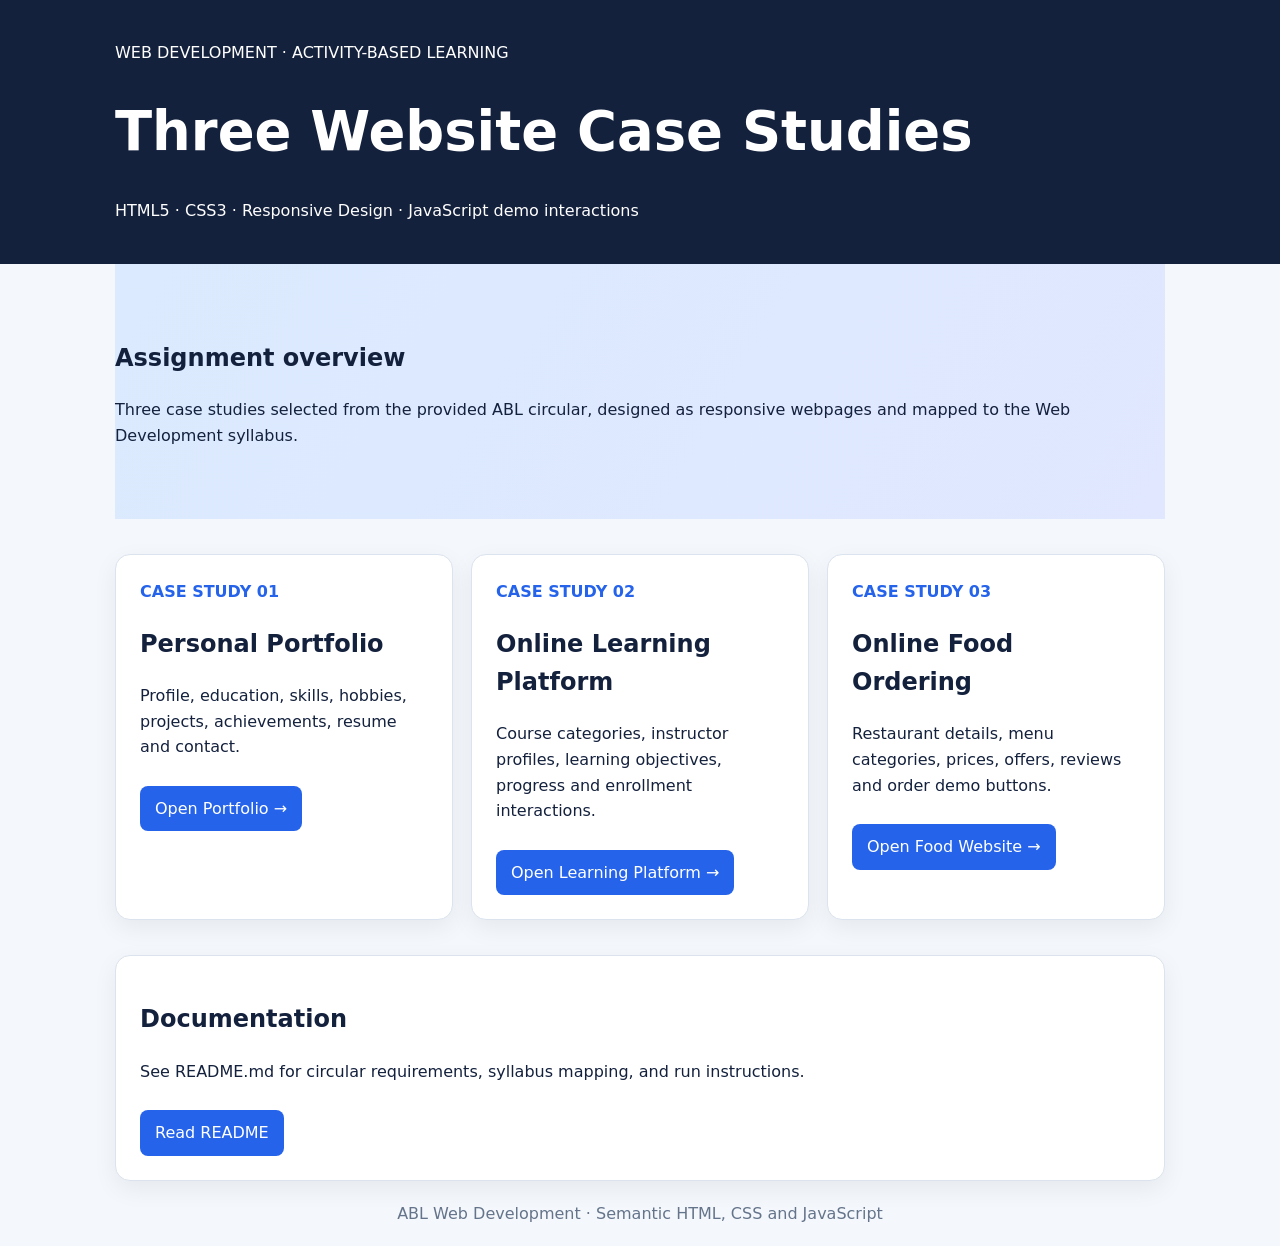
==== index.html @ 43407fa7 "Add ABL assignment landing page" ====
<!doctype html><html lang="en"><head><meta charset="utf-8"><meta name="viewport" content="width=device-width,initial-scale=1"><title>Web Development ABL | Three Case Studies</title><style>*{box-sizing:border-box}body{margin:0;font:16px/1.6 system-ui,Arial;background:#f4f7fb;color:#14213d}.wrap{width:min(1050px,92%);margin:auto}header{background:#14213d;color:white;padding:24px 0}.hero{padding:55px 0;background:linear-gradient(120deg,#dbeafe,#e0e7ff)}h1{font-size:clamp(2rem,5vw,3.4rem);line-height:1.1}.grid{display:grid;grid-template-columns:repeat(auto-fit,minmax(240px,1fr));gap:18px;padding:35px 0}.card{background:white;border:1px solid #dbe3ee;border-radius:15px;padding:24px;box-shadow:0 8px 25px #14213d10}.card a{display:inline-block;background:#2563eb;color:white;text-decoration:none;padding:10px 15px;border-radius:8px;margin-top:10px}.tag{color:#2563eb;font-weight:800}footer{text-align:center;padding:20px;color:#64748b}</style></head><body><header><div class="wrap"><p>WEB DEVELOPMENT · ACTIVITY-BASED LEARNING</p><h1>Three Website Case Studies</h1><p>HTML5 · CSS3 · Responsive Design · JavaScript demo interactions</p></div></header><main class="wrap"><section class="hero"><h2>Assignment overview</h2><p>Three case studies selected from the provided ABL circular, designed as responsive webpages and mapped to the Web Development syllabus.</p></section><section class="grid"><article class="card"><div class="tag">CASE STUDY 01</div><h2>Personal Portfolio</h2><p>Profile, education, skills, hobbies, projects, achievements, resume and contact.</p><a href="personal-portfolio.html">Open Portfolio →</a></article><article class="card"><div class="tag">CASE STUDY 02</div><h2>Online Learning Platform</h2><p>Course categories, instructor profiles, learning objectives, progress and enrollment interactions.</p><a href="online-learning-platform.html">Open Learning Platform →</a></article><article class="card"><div class="tag">CASE STUDY 03</div><h2>Online Food Ordering</h2><p>Restaurant details, menu categories, prices, offers, reviews and order demo buttons.</p><a href="online-food-ordering.html">Open Food Website →</a></article></section><section class="card"><h2>Documentation</h2><p>See README.md for circular requirements, syllabus mapping, and run instructions.</p><a href="README.md">Read README</a></section></main><footer>ABL Web Development · Semantic HTML, CSS and JavaScript</footer></body></html>
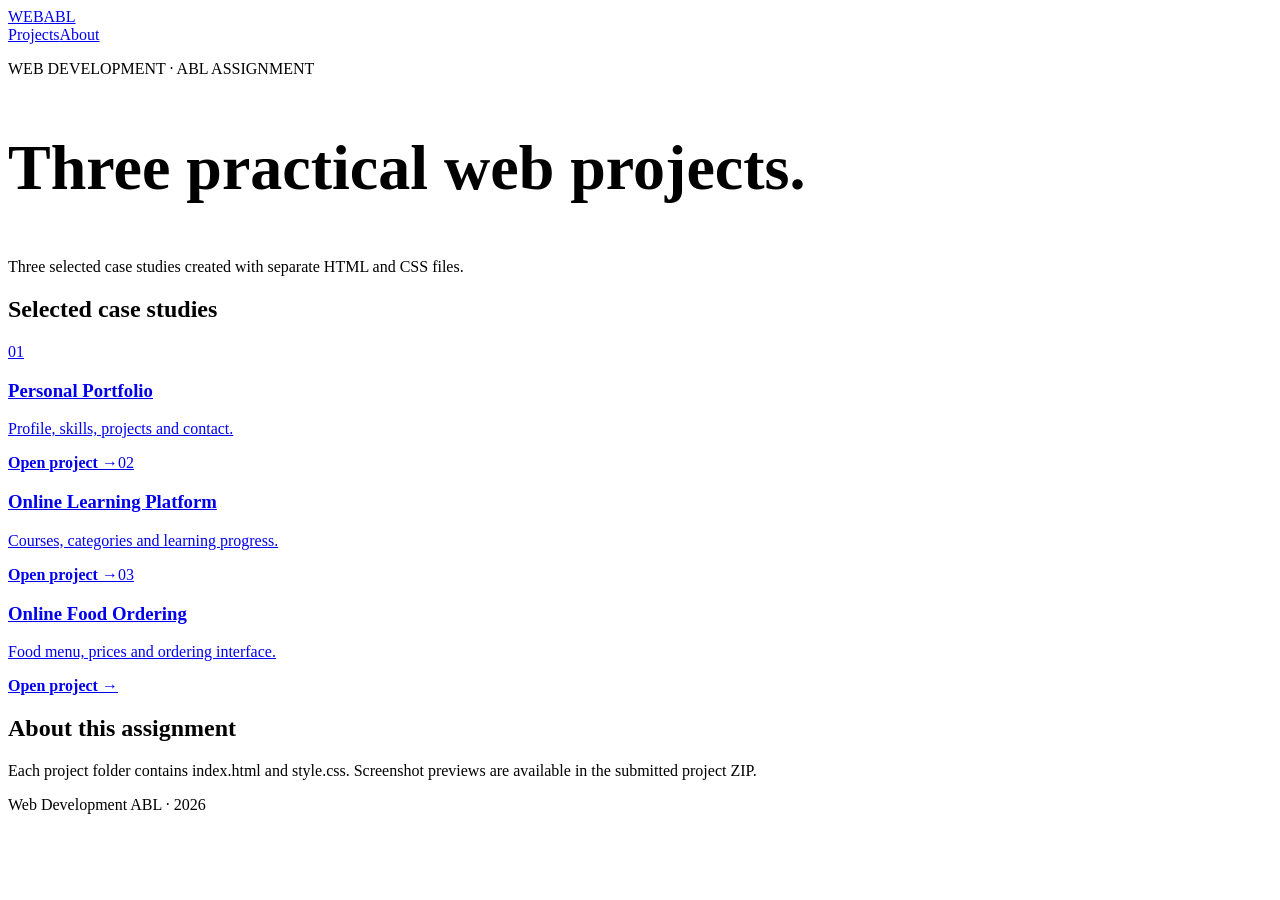
==== commit 206d160e: "Replace ABL homepage with three project links" ====
--- a/index.html
+++ b/index.html
@@ -1 +1 @@
-<!doctype html><html lang="en"><head><meta charset="utf-8"><meta name="viewport" content="width=device-width,initial-scale=1"><title>Web Development ABL | Three Case Studies</title><style>*{box-sizing:border-box}body{margin:0;font:16px/1.6 system-ui,Arial;background:#f4f7fb;color:#14213d}.wrap{width:min(1050px,92%);margin:auto}header{background:#14213d;color:white;padding:24px 0}.hero{padding:55px 0;background:linear-gradient(120deg,#dbeafe,#e0e7ff)}h1{font-size:clamp(2rem,5vw,3.4rem);line-height:1.1}.grid{display:grid;grid-template-columns:repeat(auto-fit,minmax(240px,1fr));gap:18px;padding:35px 0}.card{background:white;border:1px solid #dbe3ee;border-radius:15px;padding:24px;box-shadow:0 8px 25px #14213d10}.card a{display:inline-block;background:#2563eb;color:white;text-decoration:none;padding:10px 15px;border-radius:8px;margin-top:10px}.tag{color:#2563eb;font-weight:800}footer{text-align:center;padding:20px;color:#64748b}</style></head><body><header><div class="wrap"><p>WEB DEVELOPMENT · ACTIVITY-BASED LEARNING</p><h1>Three Website Case Studies</h1><p>HTML5 · CSS3 · Responsive Design · JavaScript demo interactions</p></div></header><main class="wrap"><section class="hero"><h2>Assignment overview</h2><p>Three case studies selected from the provided ABL circular, designed as responsive webpages and mapped to the Web Development syllabus.</p></section><section class="grid"><article class="card"><div class="tag">CASE STUDY 01</div><h2>Personal Portfolio</h2><p>Profile, education, skills, hobbies, projects, achievements, resume and contact.</p><a href="personal-portfolio.html">Open Portfolio →</a></article><article class="card"><div class="tag">CASE STUDY 02</div><h2>Online Learning Platform</h2><p>Course categories, instructor profiles, learning objectives, progress and enrollment interactions.</p><a href="online-learning-platform.html">Open Learning Platform →</a></article><article class="card"><div class="tag">CASE STUDY 03</div><h2>Online Food Ordering</h2><p>Restaurant details, menu categories, prices, offers, reviews and order demo buttons.</p><a href="online-food-ordering.html">Open Food Website →</a></article></section><section class="card"><h2>Documentation</h2><p>See README.md for circular requirements, syllabus mapping, and run instructions.</p><a href="README.md">Read README</a></section></main><footer>ABL Web Development · Semantic HTML, CSS and JavaScript</footer></body></html>+<!doctype html><html lang="en"><head><meta charset="utf-8"><meta name="viewport" content="width=device-width,initial-scale=1"><title>Web Development ABL</title><link rel="stylesheet" href="style.css"></head><body><header><div class="wrap nav"><a class="logo" href="#">WEB<span>ABL</span></a><nav><a href="#projects">Projects</a><a href="#about">About</a></nav></div></header><main class="wrap"><section class="section"><p class="eyebrow">WEB DEVELOPMENT · ABL ASSIGNMENT</p><h1 style="font-size:clamp(40px,6vw,64px)">Three practical web projects.</h1><p class="lead">Three selected case studies created with separate HTML and CSS files.</p></section><section id="projects"><h2>Selected case studies</h2><div class="cards"><a class="card" href="01-personal-portfolio/index.html"><span class="tag">01</span><h3>Personal Portfolio</h3><p>Profile, skills, projects and contact.</p><b>Open project →</b></a><a class="card" href="02-online-learning-platform/index.html"><span class="tag">02</span><h3>Online Learning Platform</h3><p>Courses, categories and learning progress.</p><b>Open project →</b></a><a class="card" href="03-online-food-ordering/index.html"><span class="tag">03</span><h3>Online Food Ordering</h3><p>Food menu, prices and ordering interface.</p><b>Open project →</b></a></div></section><section id="about" class="section"><h2>About this assignment</h2><p class="muted">Each project folder contains index.html and style.css. Screenshot previews are available in the submitted project ZIP.</p></section></main><footer class="wrap footer">Web Development ABL · 2026</footer></body></html>
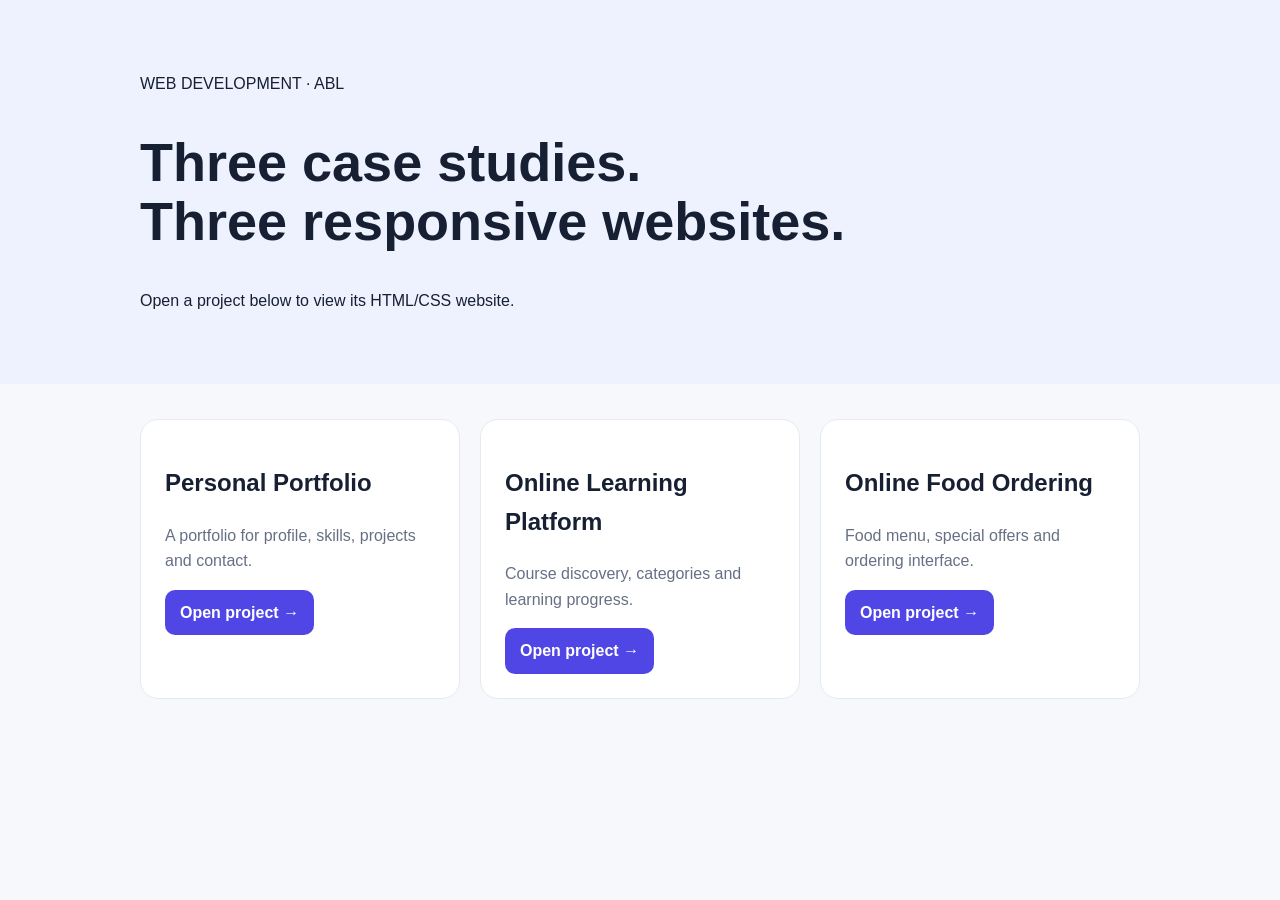
==== commit 2720afd7: "Replace old ABL projects with three separate HTML/CSS case studies" ====
--- a/index.html
+++ b/index.html
@@ -1 +1 @@
-<!doctype html><html lang="en"><head><meta charset="utf-8"><meta name="viewport" content="width=device-width,initial-scale=1"><title>Web Development ABL</title><link rel="stylesheet" href="style.css"></head><body><header><div class="wrap nav"><a class="logo" href="#">WEB<span>ABL</span></a><nav><a href="#projects">Projects</a><a href="#about">About</a></nav></div></header><main class="wrap"><section class="section"><p class="eyebrow">WEB DEVELOPMENT · ABL ASSIGNMENT</p><h1 style="font-size:clamp(40px,6vw,64px)">Three practical web projects.</h1><p class="lead">Three selected case studies created with separate HTML and CSS files.</p></section><section id="projects"><h2>Selected case studies</h2><div class="cards"><a class="card" href="01-personal-portfolio/index.html"><span class="tag">01</span><h3>Personal Portfolio</h3><p>Profile, skills, projects and contact.</p><b>Open project →</b></a><a class="card" href="02-online-learning-platform/index.html"><span class="tag">02</span><h3>Online Learning Platform</h3><p>Courses, categories and learning progress.</p><b>Open project →</b></a><a class="card" href="03-online-food-ordering/index.html"><span class="tag">03</span><h3>Online Food Ordering</h3><p>Food menu, prices and ordering interface.</p><b>Open project →</b></a></div></section><section id="about" class="section"><h2>About this assignment</h2><p class="muted">Each project folder contains index.html and style.css. Screenshot previews are available in the submitted project ZIP.</p></section></main><footer class="wrap footer">Web Development ABL · 2026</footer></body></html>+<!doctype html><html lang="en"><head><meta charset="utf-8"><meta name="viewport" content="width=device-width,initial-scale=1"><title>Web Development ABL Projects</title><style>*{box-sizing:border-box}body{margin:0;font:16px/1.6 Arial,sans-serif;background:#f6f8fc;color:#172033}.wrap{width:min(1000px,92%);margin:auto}header{padding:55px 0;background:#eef2ff}h1{font-size:clamp(32px,5vw,54px);line-height:1.1}.grid{display:grid;grid-template-columns:repeat(3,1fr);gap:20px;margin:35px 0}.card{background:white;border:1px solid #e5e9f1;border-radius:18px;padding:24px}.card a{display:inline-block;background:#4f46e5;color:white;padding:10px 15px;border-radius:10px;text-decoration:none;font-weight:bold}.muted{color:#667085}@media(max-width:700px){.grid{grid-template-columns:1fr}}</style></head><body><header><div class="wrap"><p>WEB DEVELOPMENT · ABL</p><h1>Three case studies.<br>Three responsive websites.</h1><p>Open a project below to view its HTML/CSS website.</p></div></header><main class="wrap"><div class="grid"><article class="card"><h2>Personal Portfolio</h2><p class="muted">A portfolio for profile, skills, projects and contact.</p><a href="01-personal-portfolio/index.html">Open project →</a></article><article class="card"><h2>Online Learning Platform</h2><p class="muted">Course discovery, categories and learning progress.</p><a href="02-online-learning-platform/index.html">Open project →</a></article><article class="card"><h2>Online Food Ordering</h2><p class="muted">Food menu, special offers and ordering interface.</p><a href="03-online-food-ordering/index.html">Open project →</a></article></div></main></body></html>
